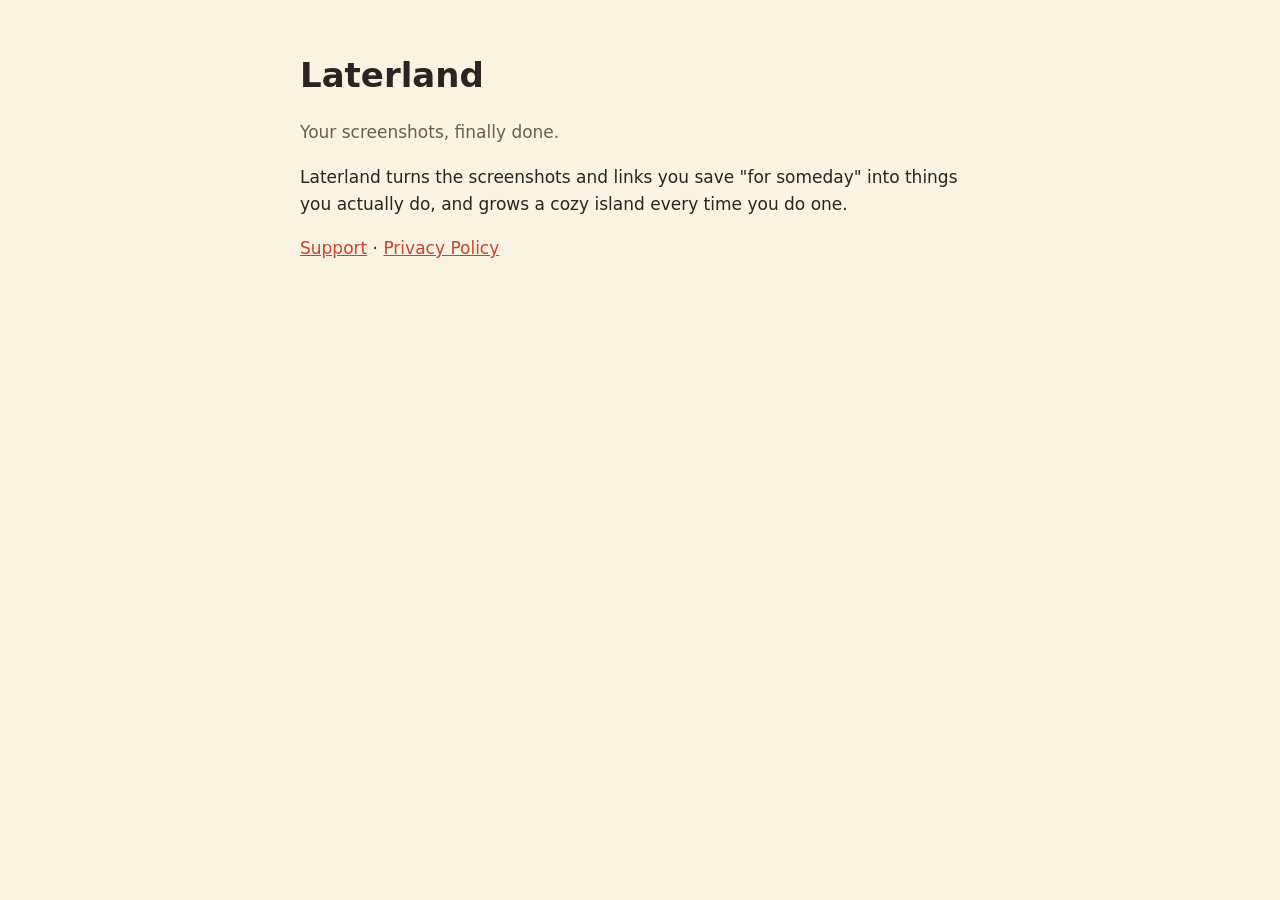
==== index.html @ dfe81776 "Laterland support and privacy pages Co-Authored-By: Claude Opus 5.5 <noreply@anthropic.com>" ====
<!doctype html><html lang="en"><head><meta charset="utf-8"><meta name="viewport" content="width=device-width,initial-scale=1">
<title>Laterland</title><link rel="stylesheet" href="style.css"></head><body><main>
<h1>Laterland</h1>
<p class="muted">Your screenshots, finally done.</p>
<p>Laterland turns the screenshots and links you save "for someday" into things you actually do, and grows a cozy island every time you do one.</p>
<p><a href="support/">Support</a> · <a href="privacy/">Privacy Policy</a></p>
</main></body></html>
---- style.css ----
:root{--paper:#FBF3E2;--ink:#2A2521;--muted:#6B5E50;--accent:#C8452C}
@media (prefers-color-scheme:dark){:root{--paper:#2A2521;--ink:#F2E9DA;--muted:#B3A592;--accent:#F2B23E}}
body{margin:0;background:var(--paper);color:var(--ink);font:17px/1.6 -apple-system,system-ui,sans-serif}
main{max-width:680px;margin:0 auto;padding:48px 20px}
h1{font-size:34px;margin:0 0 4px}h2{font-size:21px;margin:32px 0 6px}
p,li{color:var(--ink)}small,.muted{color:var(--muted)}a{color:var(--accent)}
nav{margin-bottom:32px}nav a{margin-right:16px}
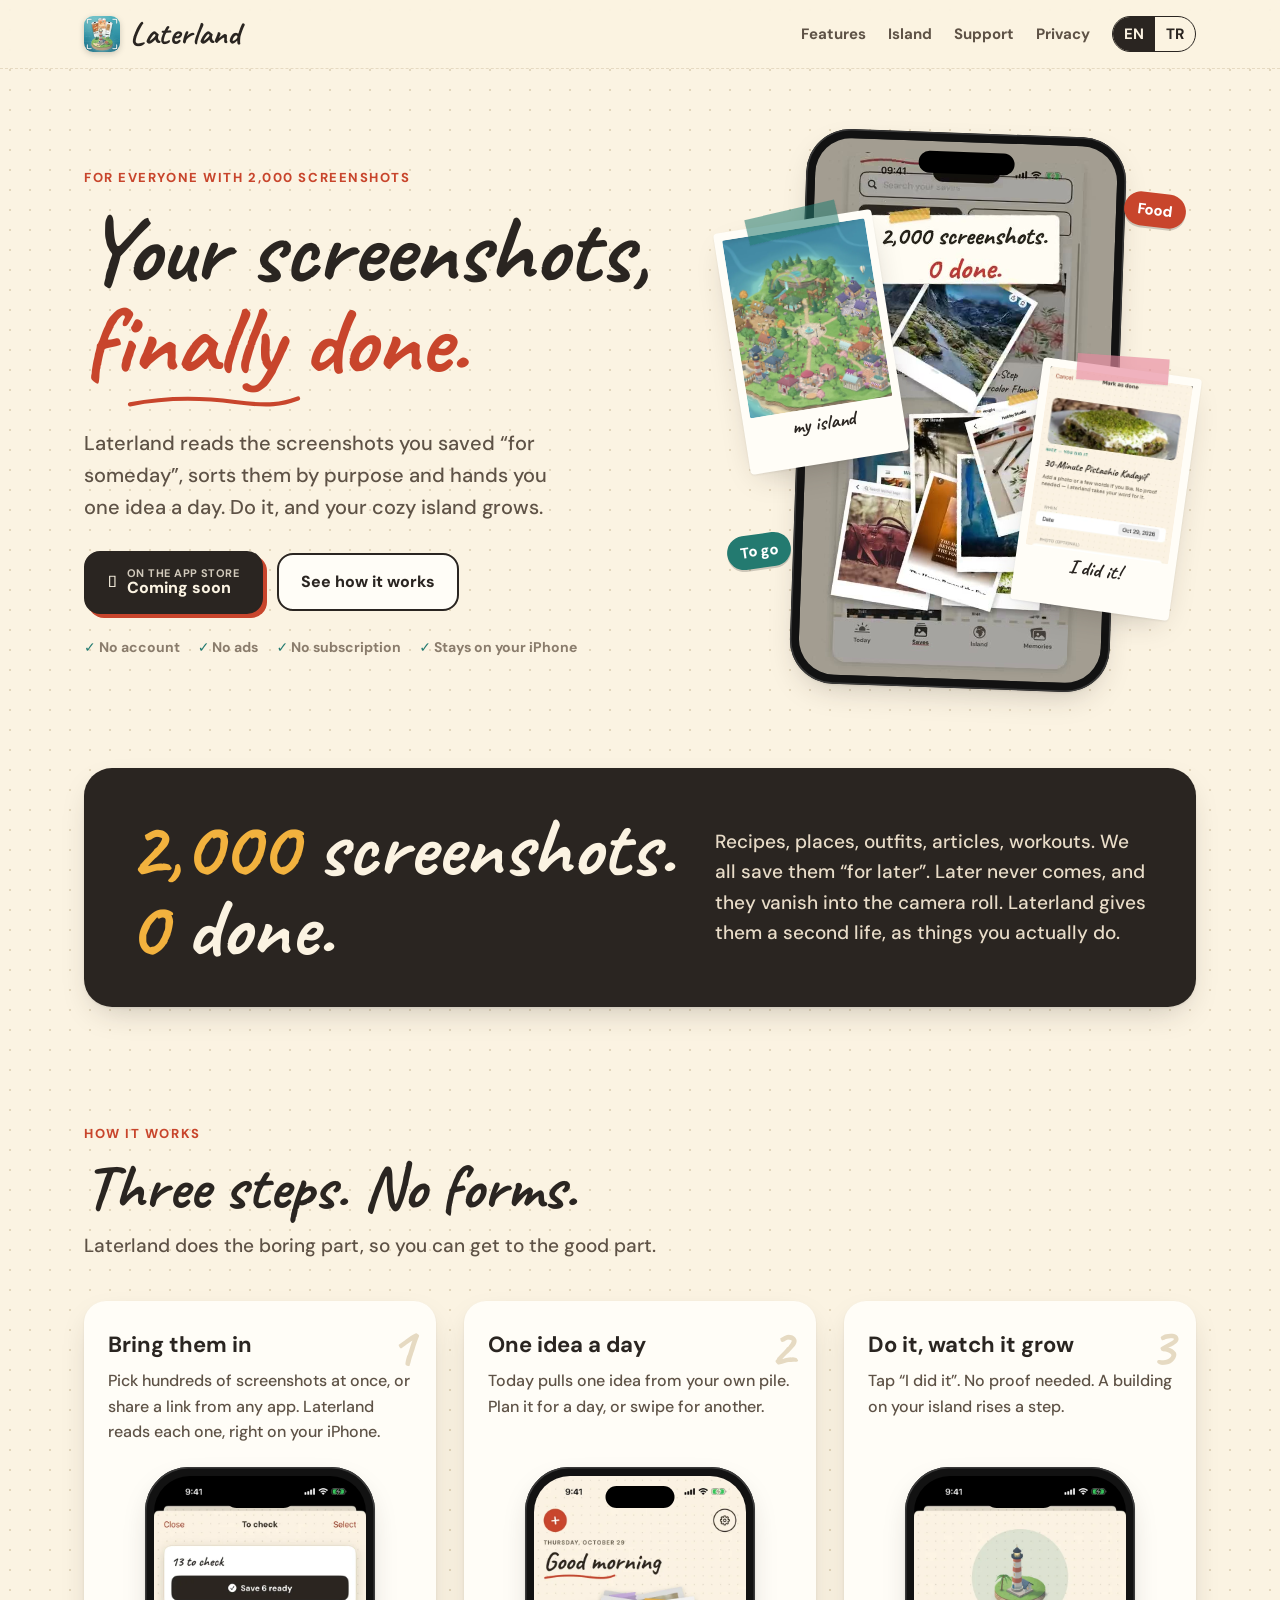
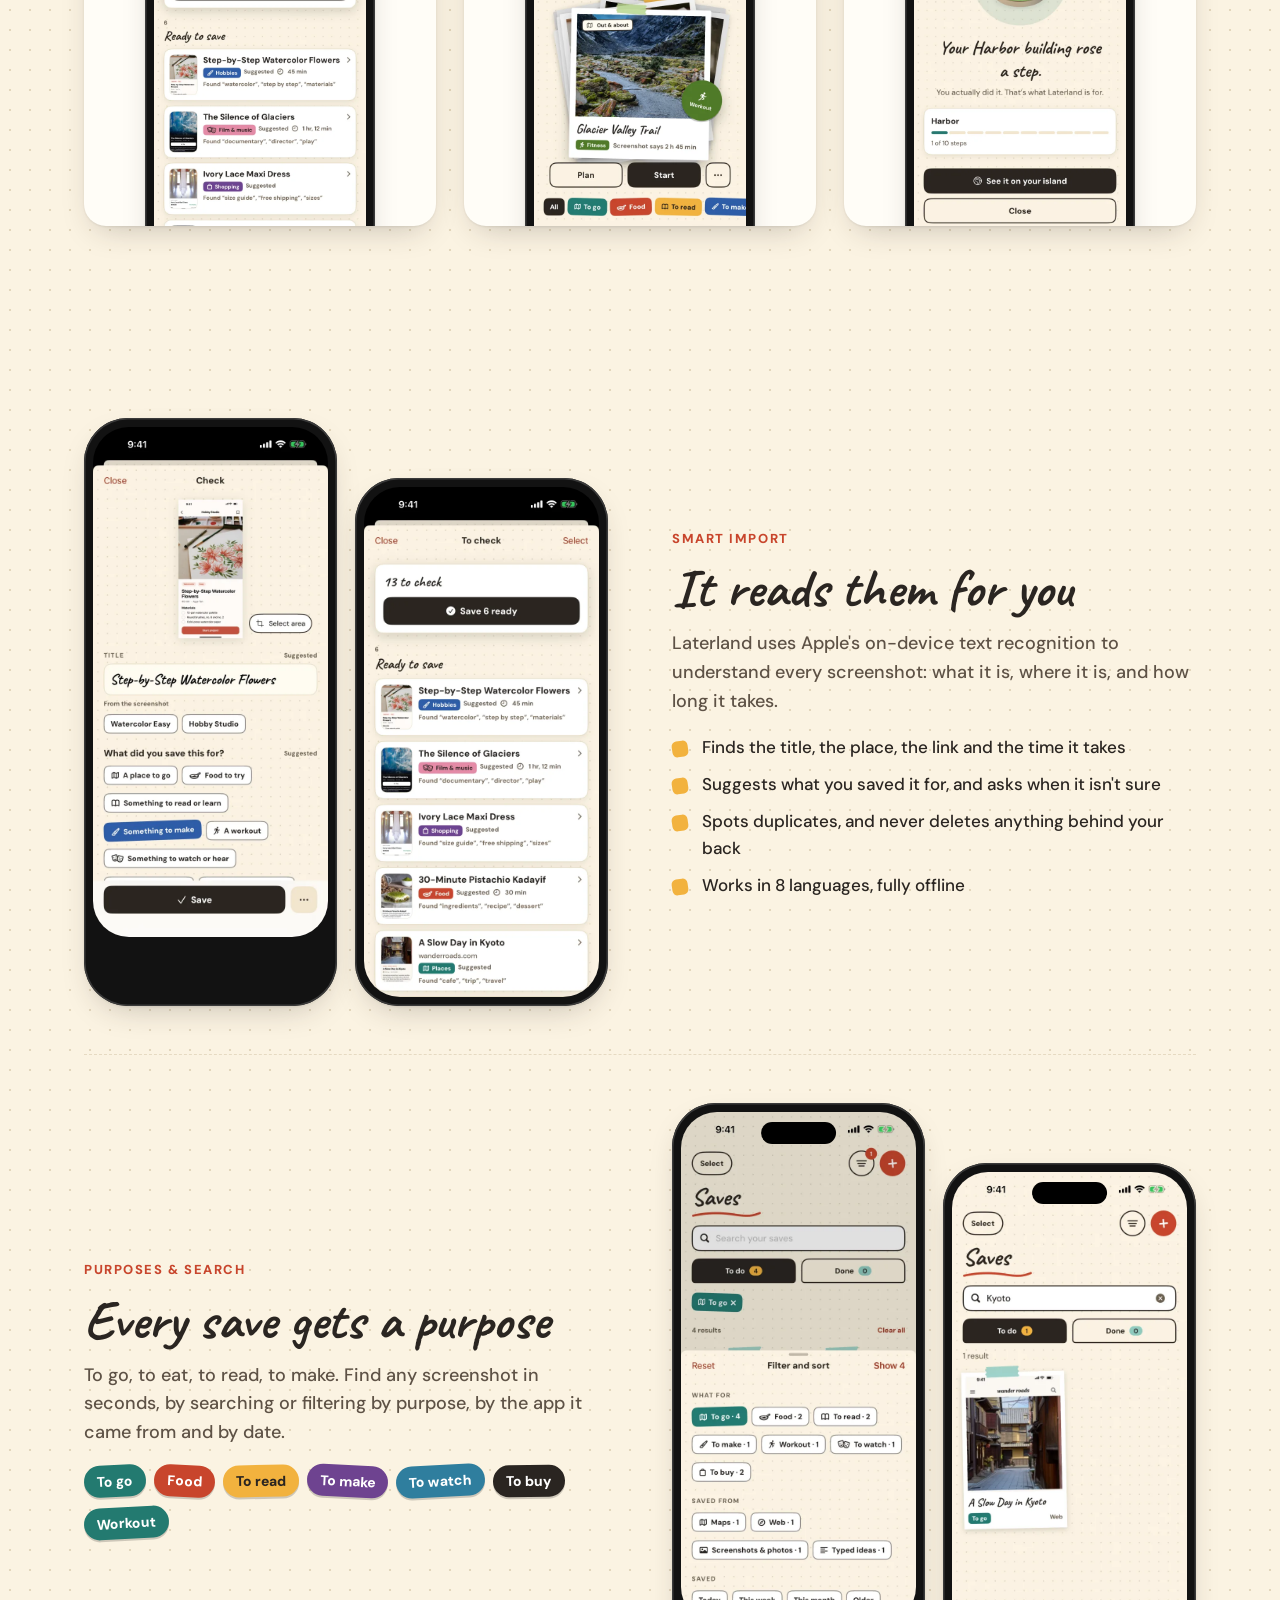
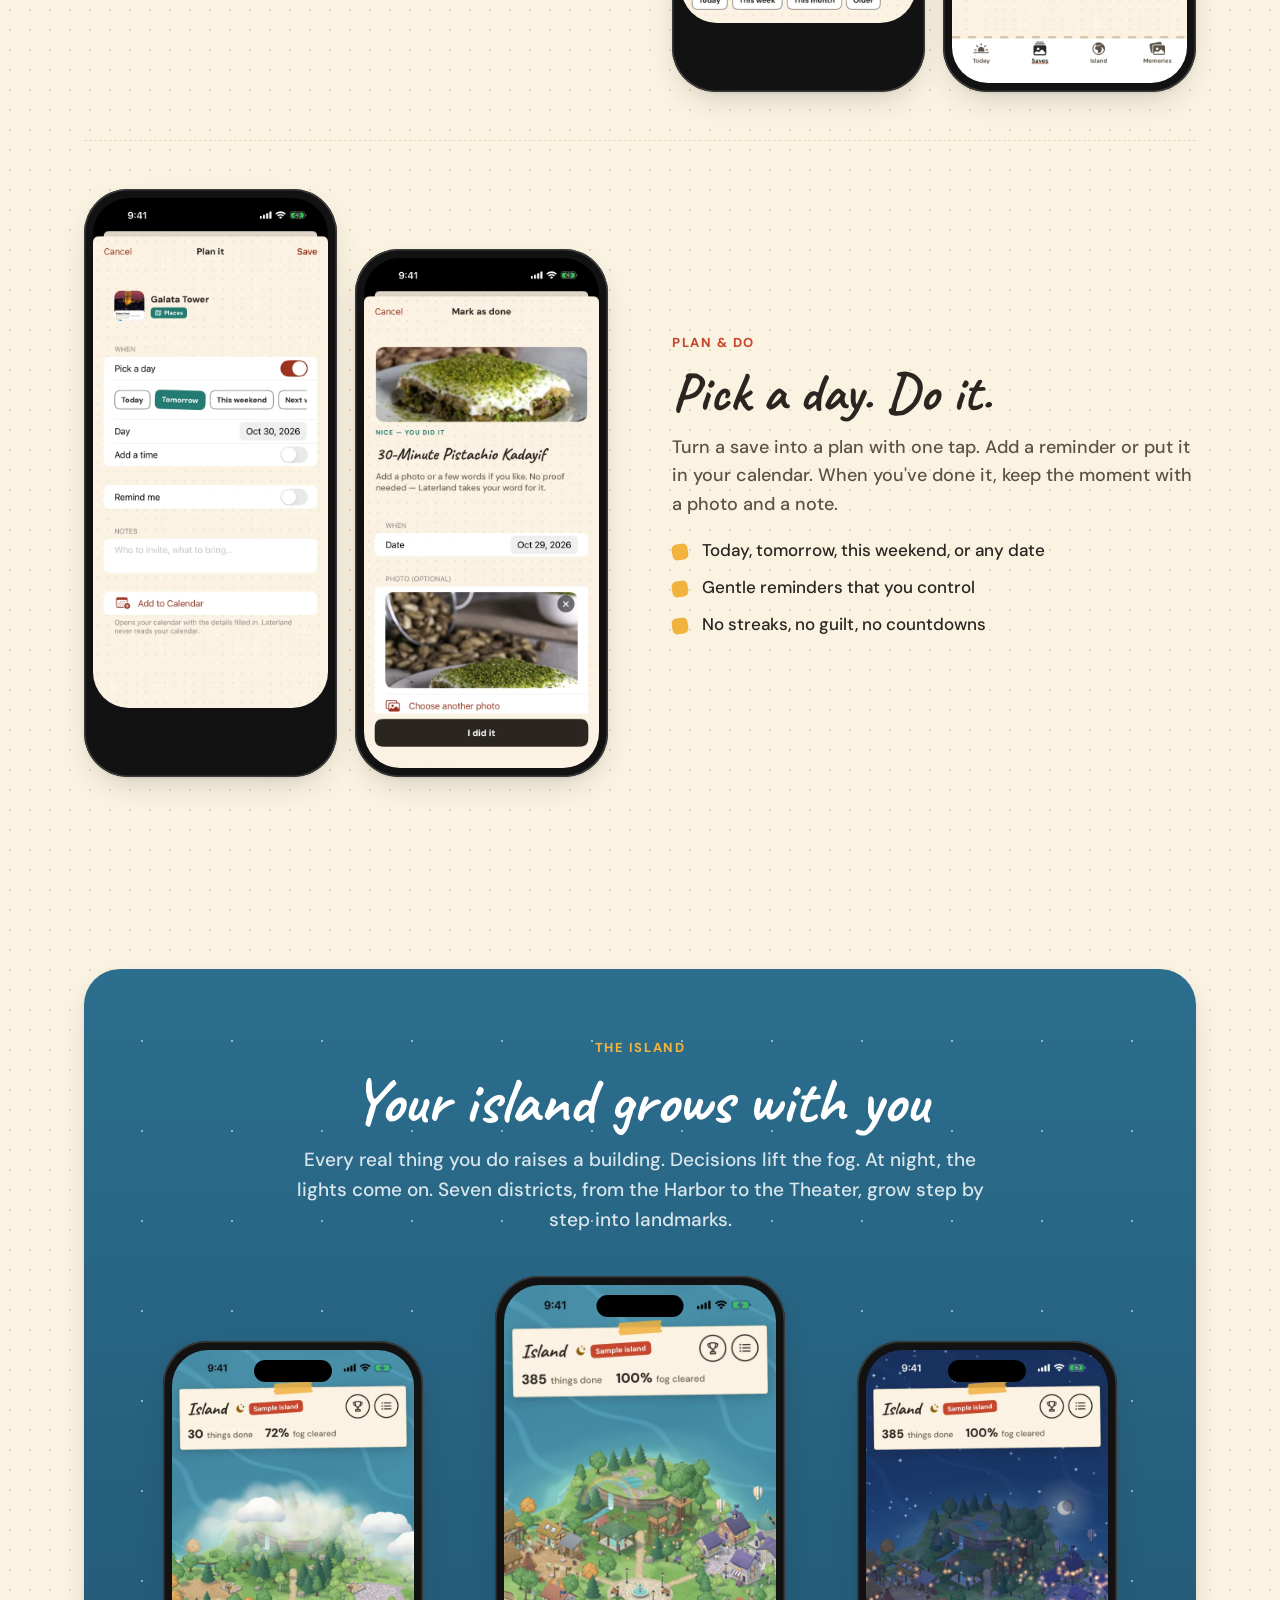
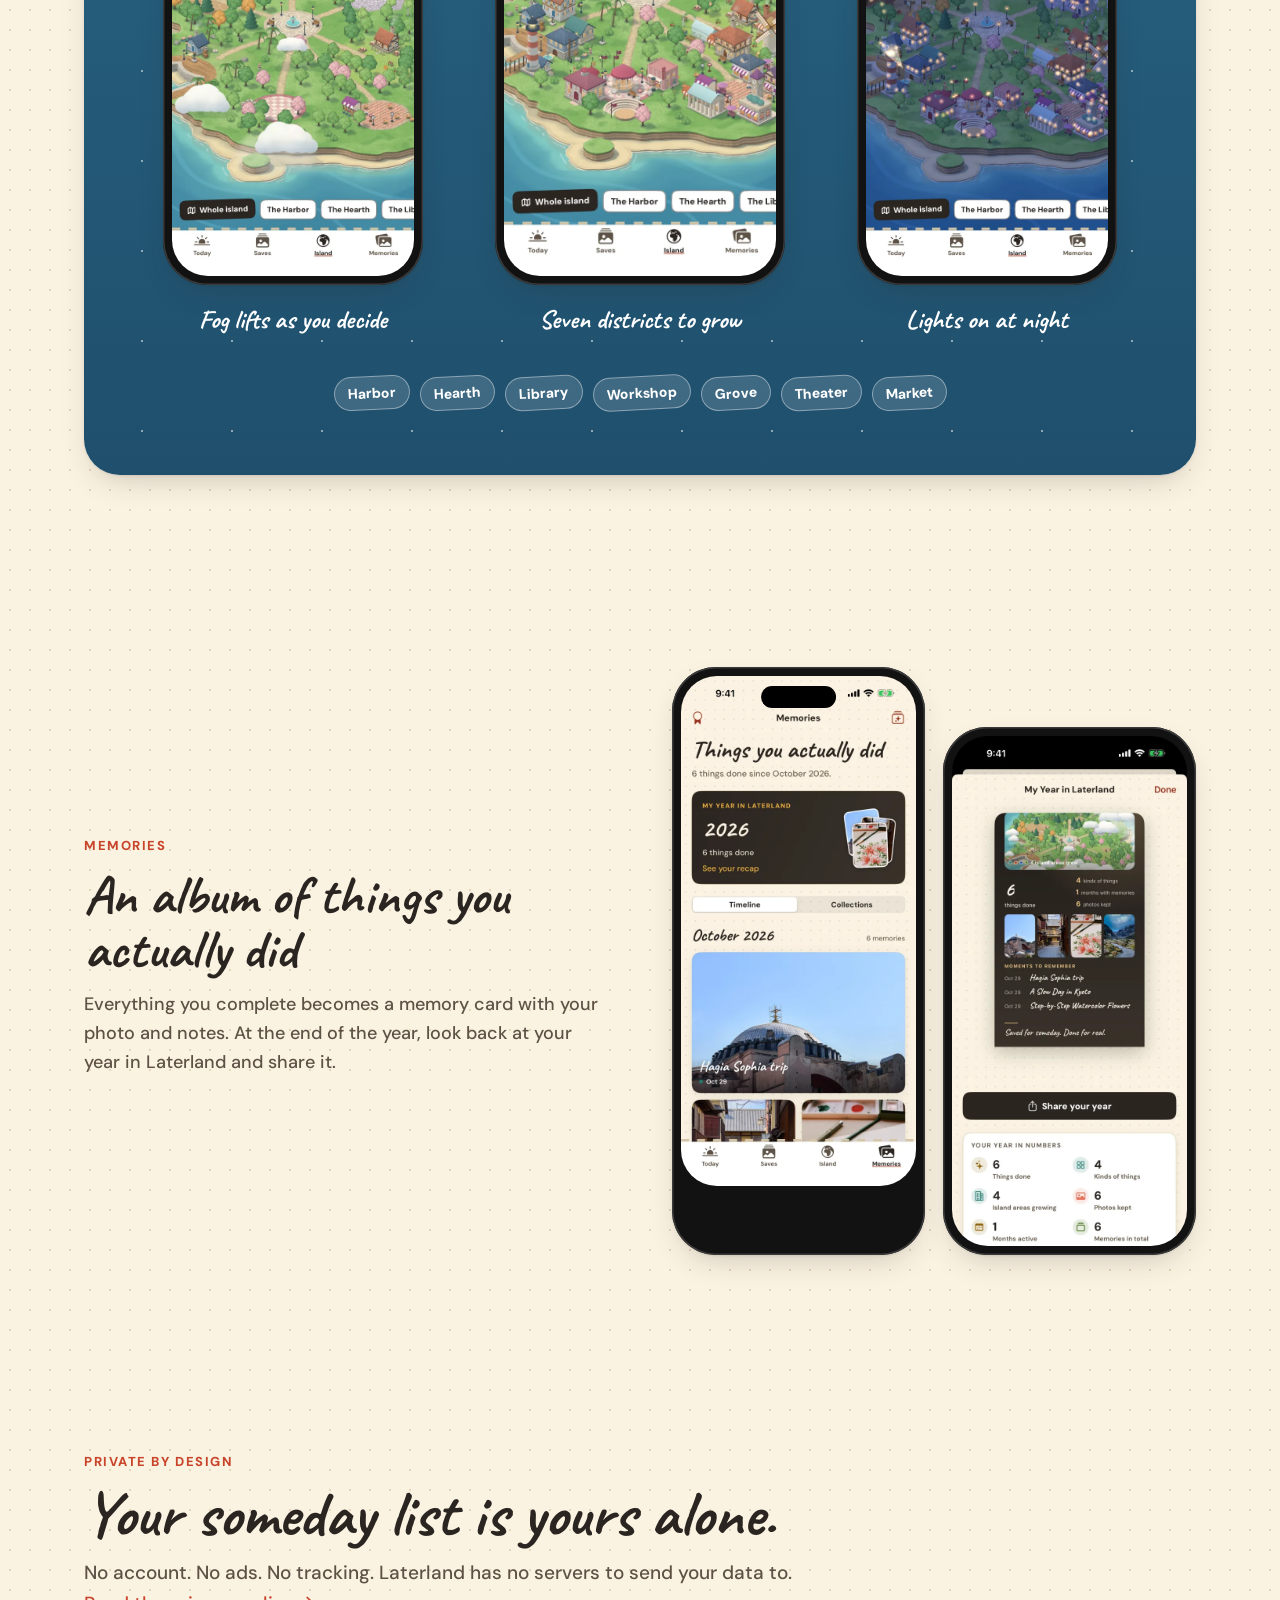
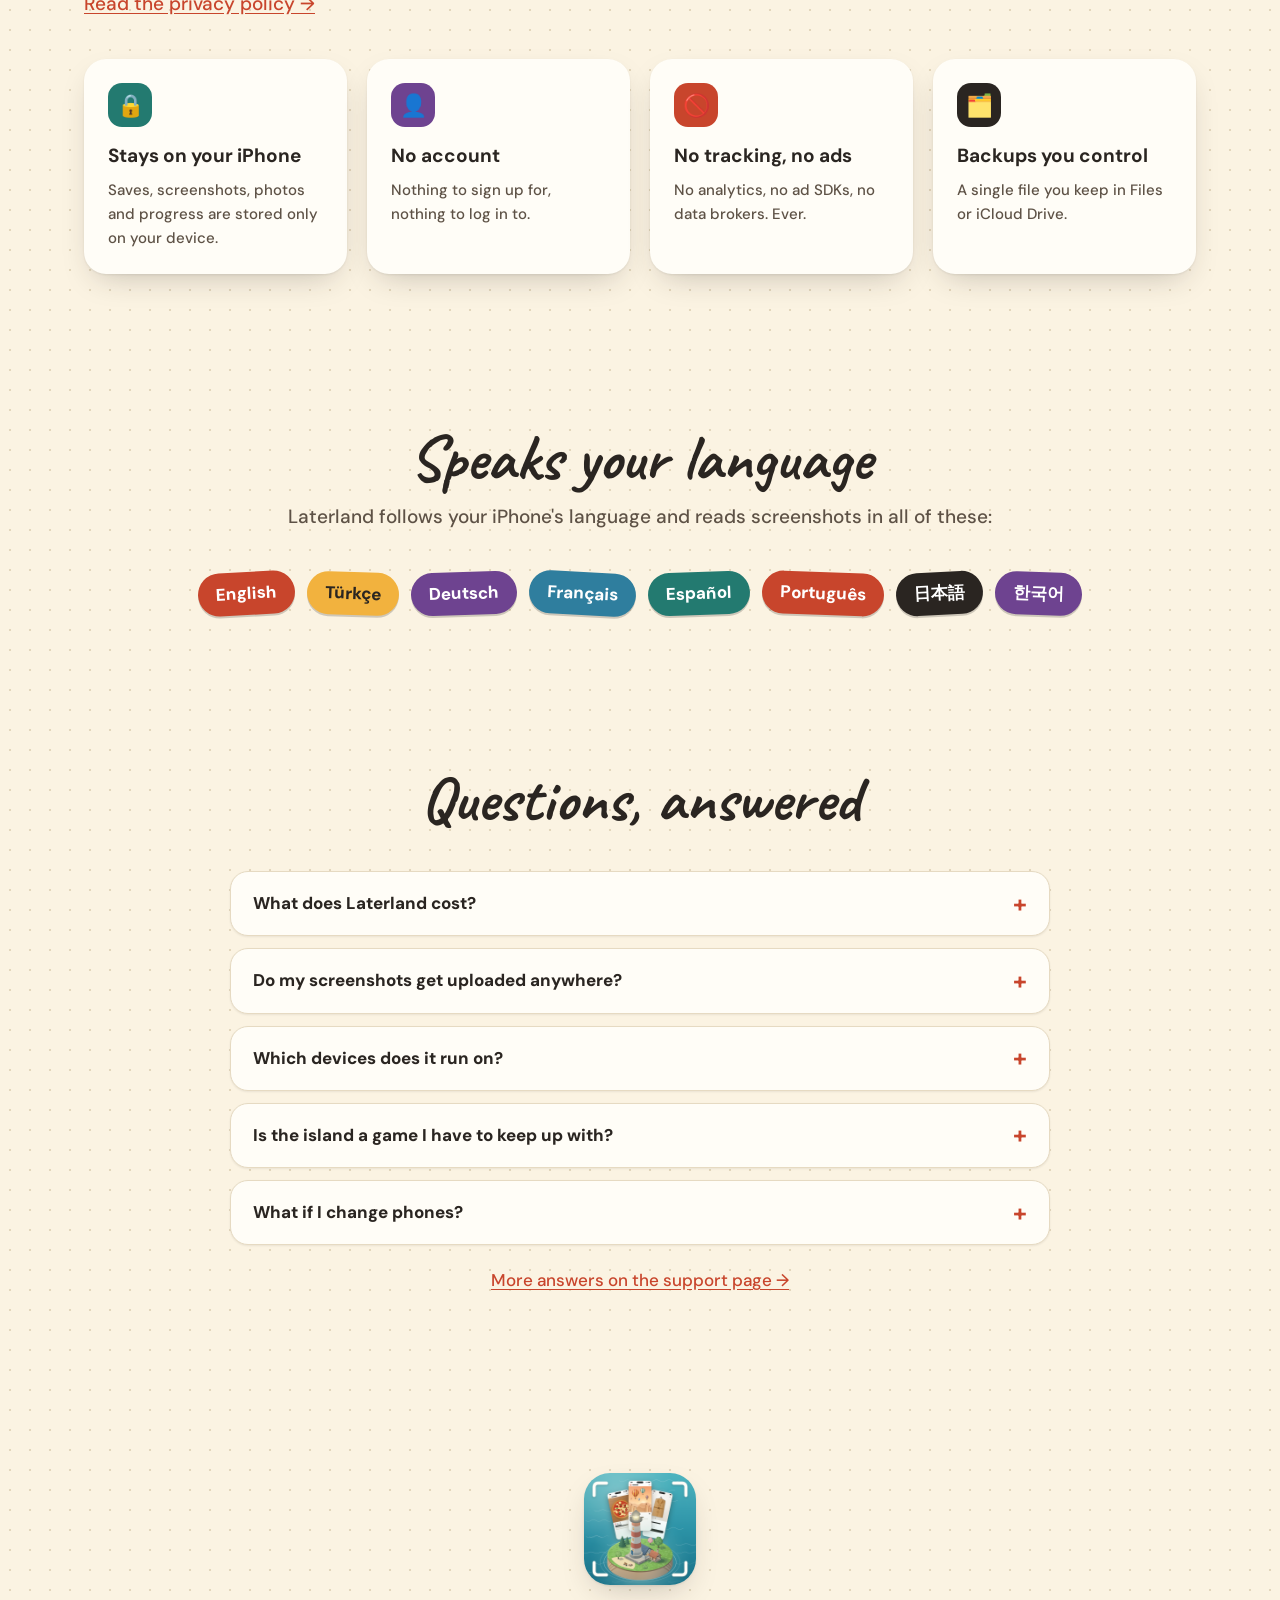
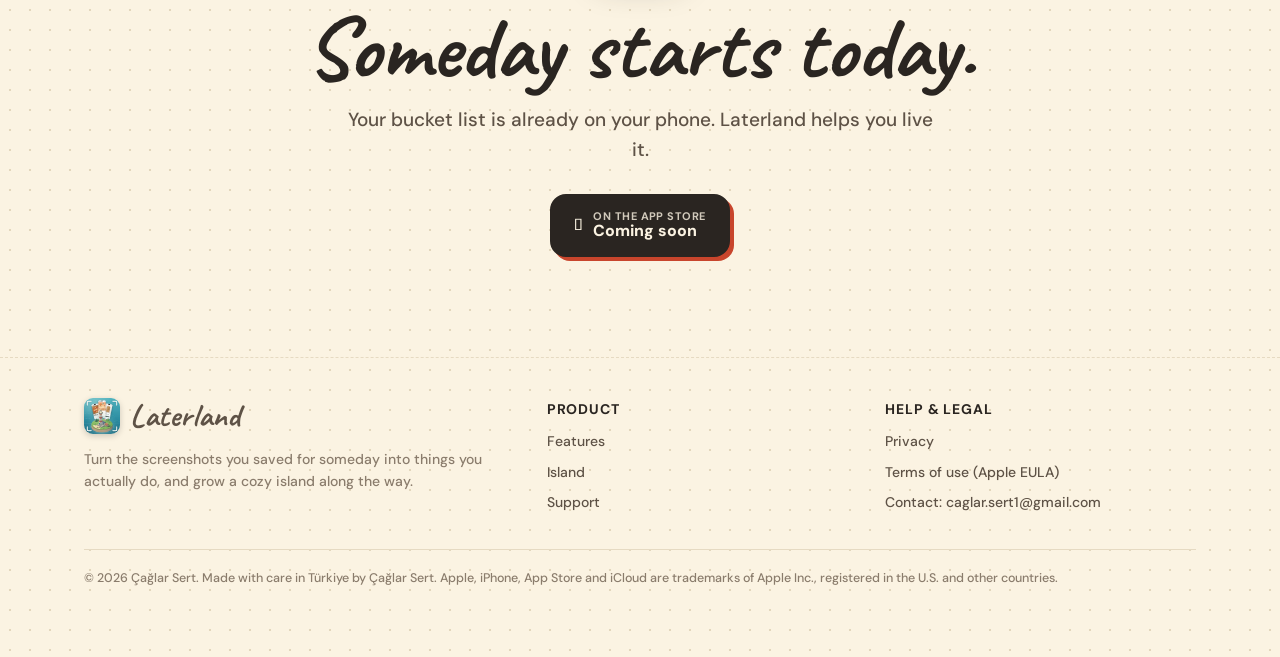
==== commit 236cd747: "New Laterland website: product page, support and privacy policy in English and Turkish Co-Authored-B" ====
--- a/index.html
+++ b/index.html
@@ -1,7 +1,187 @@
-<!doctype html><html lang="en"><head><meta charset="utf-8"><meta name="viewport" content="width=device-width,initial-scale=1">
-<title>Laterland</title><link rel="stylesheet" href="style.css"></head><body><main>
-<h1>Laterland</h1>
-<p class="muted">Your screenshots, finally done.</p>
-<p>Laterland turns the screenshots and links you save "for someday" into things you actually do, and grows a cozy island every time you do one.</p>
-<p><a href="support/">Support</a> · <a href="privacy/">Privacy Policy</a></p>
-</main></body></html>
+<!doctype html>
+<html lang="en" data-page="home">
+<head>
+<meta charset="utf-8">
+<meta name="viewport" content="width=device-width, initial-scale=1, viewport-fit=cover">
+<title>Laterland: Screenshot Organizer & Bucket List for iPhone</title>
+<meta name="description" content="Laterland turns the screenshots you saved for someday into things you actually do: on-device import, one idea a day, plans and reminders, and a cozy island that grows. No account, no ads.">
+<link rel="canonical" href="https://cglrsert.github.io/laterland/">
+<link rel="alternate" hreflang="en" href="https://cglrsert.github.io/laterland/">
+<link rel="alternate" hreflang="tr" href="https://cglrsert.github.io/laterland/tr/">
+<link rel="alternate" hreflang="x-default" href="https://cglrsert.github.io/laterland/">
+<meta name="theme-color" content="#FBF3E2" media="(prefers-color-scheme: light)">
+<meta name="theme-color" content="#1E1A16" media="(prefers-color-scheme: dark)">
+<meta property="og:type" content="website">
+<meta property="og:title" content="Laterland: Screenshot Organizer & Bucket List for iPhone">
+<meta property="og:description" content="Laterland turns the screenshots you saved for someday into things you actually do: on-device import, one idea a day, plans and reminders, and a cozy island that grows. No account, no ads.">
+<meta property="og:url" content="https://cglrsert.github.io/laterland/">
+<meta property="og:image" content="https://cglrsert.github.io/laterland/assets/video/promo-en.jpg">
+<meta property="og:locale" content="en_US">
+<meta name="twitter:card" content="summary_large_image">
+<link rel="icon" type="image/png" href="assets/img/favicon.png">
+<link rel="apple-touch-icon" href="assets/img/apple-touch-icon.png">
+<link rel="preload" href="assets/fonts/Caveat-Bold.ttf" as="font" type="font/ttf" crossorigin>
+<link rel="stylesheet" href="assets/css/site.css">
+<script>document.documentElement.classList.add("js")</script>
+</head>
+<body>
+<a class="skip" href="#main">Skip to content</a>
+<header class="site-header">
+  <div class="wrap">
+    <a class="brand" href=""><img src="assets/img/icon.webp" alt="" width="36" height="36"><span>Laterland</span></a>
+    <button class="menu-toggle" aria-expanded="false" aria-controls="nav">Menu</button>
+    <nav class="nav" id="nav" aria-label="Main">
+      <a href="#features">Features</a>
+      <a href="#island">Island</a>
+      <a href="support/">Support</a>
+      <a href="privacy/">Privacy</a>
+      <span class="lang" role="group" aria-label="Language">
+        <a href="" hreflang="en" lang="en" aria-current="true">EN</a>
+        <a href="tr/" hreflang="tr" lang="tr" aria-current="false">TR</a>
+      </span>
+    </nav>
+  </div>
+</header>
+<main id="main">
+
+<section class="hero">
+  <div class="wrap">
+    <div>
+      <span class="eyebrow">For everyone with 2,000 screenshots</span>
+      <h1>Your screenshots,<br><em>finally done.</em></h1>
+      <svg class="squiggle" viewBox="0 0 150 12" fill="none" stroke="var(--tomato)" stroke-width="3.6" stroke-linecap="round" aria-hidden="true"><path d="M3 8c30-6 60-6 90-2s40 2 54-3"/></svg>
+      <p class="lede">Laterland reads the screenshots you saved “for someday”, sorts them by purpose and hands you one idea a day. Do it, and your cozy island grows.</p>
+      <div class="ctas">
+        <span class="btn btn-primary" role="note"><span aria-hidden="true">&#63743;</span><span class="stack"><small>on the App Store</small>Coming soon</span></span>
+        <a class="btn btn-ghost" href="#how">See how it works</a>
+      </div>
+      <div class="meta"><span>No account</span><span>No ads</span><span>No subscription</span><span>Stays on your iPhone</span></div>
+    </div>
+    <div class="hero-visual">
+      <figure class="polaroid p1"><span class="tape t-teal"></span><img src="assets/img/en/island-big.webp" alt="" style="object-position:50% 45%"><figcaption>my island</figcaption></figure>
+      <div class="phone"><video src="assets/video/promo-en.mp4" poster="assets/video/promo-en.jpg" autoplay muted loop playsinline preload="metadata" aria-label="Laterland app preview"></video></div>
+      <figure class="polaroid p2"><span class="tape t-pink"></span><img src="assets/img/en/completion-m-photo.webp" alt="" style="object-position:50% 18%"><figcaption>I did it!</figcaption></figure>
+      <span class="sticker s-teal h-s1">To go</span>
+      <span class="sticker s-tomato h-s2">Food</span>
+    </div>
+  </div>
+</section>
+
+<section class="strip">
+  <div class="wrap"><div class="card reveal"><div class="big"><b>2,000</b> screenshots.<br><b>0</b> done.</div><p>Recipes, places, outfits, articles, workouts. We all save them “for later”. Later never comes, and they vanish into the camera roll. Laterland gives them a second life, as things you actually do.</p></div></div>
+</section>
+
+<section class="section" id="how">
+  <div class="wrap">
+    <div class="section-head reveal"><span class="eyebrow">How it works</span><h2>Three steps. No forms.</h2><p>Laterland does the boring part, so you can get to the good part.</p></div>
+    <div class="steps"><article class="step reveal"><h3>Bring them in</h3><p>Pick hundreds of screenshots at once, or share a link from any app. Laterland reads each one, right on your iPhone.</p><div class="phone"><img src="assets/img/en/review.webp" alt="List of imported screenshots, sorted and ready to save" loading="lazy" decoding="async" width="600" height="1304"></div></article>
+<article class="step reveal"><h3>One idea a day</h3><p>Today pulls one idea from your own pile. Plan it for a day, or swipe for another.</p><div class="phone"><img src="assets/img/en/today-1.webp" alt="Today screen showing one saved idea" loading="lazy" decoding="async" width="600" height="1304"></div></article>
+<article class="step reveal"><h3>Do it, watch it grow</h3><p>Tap “I did it”. No proof needed. A building on your island rises a step.</p><div class="phone"><img src="assets/img/en/reward-m1.webp" alt="Reward screen: your Harbor building rose a step" loading="lazy" decoding="async" width="600" height="1304"></div></article></div>
+  </div>
+</section>
+
+<section class="section" id="features">
+  <div class="wrap">
+    <div class="feature reveal">
+      <div class="feature-media"><div class="phone"><img src="assets/img/en/review-item.webp" alt="It reads them for you" loading="lazy" decoding="async" width="600" height="1304"></div><div class="phone"><img src="assets/img/en/review.webp" alt="" loading="lazy" decoding="async" width="600" height="1304"></div></div>
+      <div><span class="eyebrow">Smart import</span><h3>It reads them for you</h3><p>Laterland uses Apple's on-device text recognition to understand every screenshot: what it is, where it is, and how long it takes.</p><ul><li>Finds the title, the place, the link and the time it takes</li><li>Suggests what you saved it for, and asks when it isn't sure</li><li>Spots duplicates, and never deletes anything behind your back</li><li>Works in 8 languages, fully offline</li></ul></div>
+    </div>
+    <div class="feature flip reveal">
+      <div class="feature-media"><div class="phone"><img src="assets/img/en/filter.webp" alt="Every save gets a purpose" loading="lazy" decoding="async" width="600" height="1304"></div><div class="phone"><img src="assets/img/en/search.webp" alt="" loading="lazy" decoding="async" width="600" height="1304"></div></div>
+      <div><span class="eyebrow">Purposes & search</span><h3>Every save gets a purpose</h3><p>To go, to eat, to read, to make. Find any screenshot in seconds, by searching or filtering by purpose, by the app it came from and by date.</p><div class="chips"><span class="sticker s-teal">To go</span><span class="sticker s-tomato">Food</span><span class="sticker s-mustard">To read</span><span class="sticker s-plum">To make</span><span class="sticker s-sky">To watch</span><span class="sticker s-ink">To buy</span><span class="sticker s-teal">Workout</span></div></div>
+    </div>
+    <div class="feature reveal">
+      <div class="feature-media"><div class="phone"><img src="assets/img/en/plan.webp" alt="Pick a day. Do it." loading="lazy" decoding="async" width="600" height="1304"></div><div class="phone"><img src="assets/img/en/completion-m-photo.webp" alt="" loading="lazy" decoding="async" width="600" height="1304"></div></div>
+      <div><span class="eyebrow">Plan & do</span><h3>Pick a day. Do it.</h3><p>Turn a save into a plan with one tap. Add a reminder or put it in your calendar. When you've done it, keep the moment with a photo and a note.</p><ul><li>Today, tomorrow, this weekend, or any date</li><li>Gentle reminders that you control</li><li>No streaks, no guilt, no countdowns</li></ul></div>
+    </div>
+  </div>
+</section>
+
+<section class="section" id="island">
+  <div class="wrap">
+    <div class="island reveal">
+      <div class="stars" aria-hidden="true"></div>
+      <div class="section-head center"><span class="eyebrow">The island</span><h2>Your island grows with you</h2><p>Every real thing you do raises a building. Decisions lift the fog. At night, the lights come on. Seven districts, from the Harbor to the Theater, grow step by step into landmarks.</p></div>
+      <div class="island-grid"><figure><div class="phone"><img src="assets/img/en/island-fog.webp" alt="Fog lifts as you decide" loading="lazy" decoding="async" width="600" height="1304"></div><figcaption>Fog lifts as you decide</figcaption></figure>
+<figure><div class="phone"><img src="assets/img/en/island-big.webp" alt="Seven districts to grow" loading="lazy" decoding="async" width="600" height="1304"></div><figcaption>Seven districts to grow</figcaption></figure>
+<figure><div class="phone"><img src="assets/img/en/island-night.webp" alt="Lights on at night" loading="lazy" decoding="async" width="600" height="1304"></div><figcaption>Lights on at night</figcaption></figure></div>
+      <div class="districts"><span class="sticker">Harbor</span><span class="sticker">Hearth</span><span class="sticker">Library</span><span class="sticker">Workshop</span><span class="sticker">Grove</span><span class="sticker">Theater</span><span class="sticker">Market</span></div>
+    </div>
+  </div>
+</section>
+
+<section class="section">
+  <div class="wrap">
+    <div class="feature flip reveal">
+      <div class="feature-media"><div class="phone"><img src="assets/img/en/memories.webp" alt="An album of things you actually did" loading="lazy" decoding="async" width="600" height="1304"></div><div class="phone"><img src="assets/img/en/recap.webp" alt="" loading="lazy" decoding="async" width="600" height="1304"></div></div>
+      <div><span class="eyebrow">Memories</span><h3>An album of things you actually did</h3><p>Everything you complete becomes a memory card with your photo and notes. At the end of the year, look back at your year in Laterland and share it.</p></div>
+    </div>
+  </div>
+</section>
+
+<section class="section" id="privacy">
+  <div class="wrap">
+    <div class="section-head reveal"><span class="eyebrow">Private by design</span><h2>Your someday list is yours alone.</h2><p>No account. No ads. No tracking. Laterland has no servers to send your data to. <a href="privacy/">Read the privacy policy →</a></p></div>
+    <div class="privacy-band"><div class="p-card reveal"><div class="ico s-teal" aria-hidden="true">🔒</div><h3>Stays on your iPhone</h3><p>Saves, screenshots, photos and progress are stored only on your device.</p></div>
+<div class="p-card reveal"><div class="ico s-plum" aria-hidden="true">👤</div><h3>No account</h3><p>Nothing to sign up for, nothing to log in to.</p></div>
+<div class="p-card reveal"><div class="ico s-tomato" aria-hidden="true">🚫</div><h3>No tracking, no ads</h3><p>No analytics, no ad SDKs, no data brokers. Ever.</p></div>
+<div class="p-card reveal"><div class="ico s-ink" aria-hidden="true">🗂️</div><h3>Backups you control</h3><p>A single file you keep in Files or iCloud Drive.</p></div></div>
+  </div>
+</section>
+
+<section class="section">
+  <div class="wrap center reveal" style="text-align:center">
+    <div class="section-head center"><h2>Speaks your language</h2><p>Laterland follows your iPhone's language and reads screenshots in all of these:</p></div>
+    <div class="langs"><span class="sticker s-tomato" lang="en" style="--r:-3deg">English</span><span class="sticker s-mustard" lang="tr" style="--r:2deg">Türkçe</span><span class="sticker s-plum" lang="de" style="--r:-2deg">Deutsch</span><span class="sticker s-sky" lang="fr" style="--r:3deg">Français</span><span class="sticker s-teal" lang="es" style="--r:-2deg">Español</span><span class="sticker s-tomato" lang="pt" style="--r:2deg">Português</span><span class="sticker s-ink" lang="ja" style="--r:-3deg">日本語</span><span class="sticker s-plum" lang="ko" style="--r:2deg">한국어</span></div>
+  </div>
+</section>
+
+<section class="section" id="faq">
+  <div class="wrap">
+    <div class="section-head center reveal" style="text-align:center"><h2>Questions, answered</h2></div>
+    <div class="faq"><details><summary>What does Laterland cost?</summary><div class="a"><p>Laterland is a one-time purchase on the App Store. No subscription, no ads, no in-app purchases. Every feature is included.</p></div></details>
+<details><summary>Do my screenshots get uploaded anywhere?</summary><div class="a"><p>No. Screenshots are read on your iPhone with Apple's on-device text recognition. Laterland has no servers and no account.</p></div></details>
+<details><summary>Which devices does it run on?</summary><div class="a"><p>iPhone with iOS 18 or later.</p></div></details>
+<details><summary>Is the island a game I have to keep up with?</summary><div class="a"><p>No. There are no streaks, no timers and nothing to lose. The island simply grows when you do things, at your own pace.</p></div></details>
+<details><summary>What if I change phones?</summary><div class="a"><p>Make a backup in Settings, keep it in iCloud Drive or Files, and restore it on your new iPhone.</p></div></details><p style="text-align:center;margin-top:22px"><a href="support/">More answers on the support page →</a></p></div>
+  </div>
+</section>
+
+<section class="cta-final" id="download">
+  <div class="wrap reveal">
+    <img class="icon" src="assets/img/icon-512.png" alt="Laterland" width="112" height="112">
+    <h2>Someday starts today.</h2>
+    <p>Your bucket list is already on your phone. Laterland helps you live it.</p>
+    <span class="btn btn-primary" role="note"><span aria-hidden="true">&#63743;</span><span class="stack"><small>on the App Store</small>Coming soon</span></span>
+  </div>
+</section>
+
+</main>
+<footer class="site-footer">
+  <div class="wrap">
+    <div>
+      <a class="brand" href=""><img src="assets/img/icon.webp" alt="" width="36" height="36"><span>Laterland</span></a>
+      <p>Turn the screenshots you saved for someday into things you actually do, and grow a cozy island along the way.</p>
+    </div>
+    <div>
+      <h4>Product</h4>
+      <ul>
+        <li><a href="#features">Features</a></li>
+        <li><a href="#island">Island</a></li>
+        <li><a href="support/">Support</a></li>
+      </ul>
+    </div>
+    <div>
+      <h4>Help & legal</h4>
+      <ul>
+        <li><a href="privacy/">Privacy</a></li>
+        <li><a href="https://www.apple.com/legal/internet-services/itunes/dev/stdeula/">Terms of use (Apple EULA)</a></li>
+        <li><a href="mailto:caglar.sert1@gmail.com">Contact: caglar.sert1@gmail.com</a></li>
+      </ul>
+    </div>
+    <p class="fine">© 2026 Çağlar Sert. Made with care in Türkiye by Çağlar Sert. Apple, iPhone, App Store and iCloud are trademarks of Apple Inc., registered in the U.S. and other countries.</p>
+  </div>
+</footer>
+<script src="assets/js/site.js" defer></script>
+</body>
+</html>
--- a/assets/css/site.css
+++ b/assets/css/site.css
@@ -0,0 +1,273 @@
+/* Laterland website: "Kolaj Defter" scrapbook look, matching the app. Fonts are self-hosted (no third-party requests). */
+@font-face { font-family: "Caveat"; src: url("../fonts/Caveat-Bold.ttf") format("truetype"); font-weight: 700; font-display: swap; }
+@font-face { font-family: "DM Sans"; src: url("../fonts/DMSans-Medium.ttf") format("truetype"); font-weight: 500; font-display: swap; }
+@font-face { font-family: "DM Sans"; src: url("../fonts/DMSans-Bold.ttf") format("truetype"); font-weight: 700; font-display: swap; }
+@font-face { font-family: "DM Sans"; src: url("../fonts/DMSans-ExtraBold.ttf") format("truetype"); font-weight: 800; font-display: swap; }
+
+:root {
+  --paper: #FBF3E2; --paper-2: #F4EAD4; --card: #FFFDF7; --dot: #E3D6BB;
+  --ink: #2A2521; --ink-2: #5E5246; --ink-3: #8A7C6C; --line: #E6DAC2;
+  --teal: #237A70; --tomato: #C8452C; --mustard: #F2B23E; --plum: #6E4390; --sky: #3E8FB0;
+  --night: #1F2A44; --shadow: 0 1px 2px rgba(42,37,33,.08), 0 12px 32px -12px rgba(42,37,33,.28);
+  --radius: 22px; --wrap: 1160px;
+  color-scheme: light;
+}
+@media (prefers-color-scheme: dark) {
+  :root:not([data-theme="light"]) {
+    --paper: #1E1A16; --paper-2: #26211C; --card: #2B2520; --dot: #3A3229;
+    --ink: #F2E9DA; --ink-2: #CDBFAC; --ink-3: #9C8E7C; --line: #3D352C;
+    --tomato: #E8694F; --teal: #4FB3A6; --plum: #A57CC7;
+    --shadow: 0 1px 2px rgba(0,0,0,.3), 0 16px 40px -14px rgba(0,0,0,.7);
+    color-scheme: dark;
+  }
+}
+:root[data-theme="dark"] {
+  --paper: #1E1A16; --paper-2: #26211C; --card: #2B2520; --dot: #3A3229;
+  --ink: #F2E9DA; --ink-2: #CDBFAC; --ink-3: #9C8E7C; --line: #3D352C;
+  --tomato: #E8694F; --teal: #4FB3A6; --plum: #A57CC7;
+  --shadow: 0 1px 2px rgba(0,0,0,.3), 0 16px 40px -14px rgba(0,0,0,.7);
+  color-scheme: dark;
+}
+
+* { box-sizing: border-box; }
+html { scroll-behavior: smooth; -webkit-text-size-adjust: 100%; }
+body {
+  margin: 0; background-color: var(--paper); color: var(--ink);
+  background-image: radial-gradient(var(--dot) 1.1px, transparent 1.2px); background-size: 20px 20px;
+  font: 500 17px/1.6 "DM Sans", -apple-system, BlinkMacSystemFont, "Segoe UI", system-ui, sans-serif;
+  overflow-x: hidden;
+}
+img, video { max-width: 100%; display: block; }
+a { color: var(--tomato); text-underline-offset: 3px; }
+a:hover { color: var(--ink); }
+:focus-visible { outline: 3px solid var(--mustard); outline-offset: 3px; border-radius: 6px; }
+.wrap { max-width: var(--wrap); margin: 0 auto; padding: 0 24px; }
+.hand { font-family: "Caveat", "Bradley Hand", cursive; font-weight: 700; letter-spacing: -.01em; }
+.skip { position: absolute; left: -999px; top: 8px; background: var(--ink); color: var(--paper); padding: 8px 14px; border-radius: 10px; z-index: 100; }
+.skip:focus { left: 12px; }
+
+/* ---------- header ---------- */
+.site-header { position: sticky; top: 0; z-index: 50; backdrop-filter: saturate(1.4) blur(12px); -webkit-backdrop-filter: saturate(1.4) blur(12px); background: color-mix(in srgb, var(--paper) 82%, transparent); border-bottom: 1.5px dashed var(--line); }
+.site-header .wrap { display: flex; align-items: center; gap: 20px; height: 68px; }
+.brand { display: flex; align-items: center; gap: 10px; text-decoration: none; color: var(--ink); }
+.brand img { width: 36px; height: 36px; border-radius: 9px; box-shadow: 0 2px 6px rgba(0,0,0,.18); }
+.brand span { font-family: "Caveat", cursive; font-weight: 700; font-size: 32px; line-height: 1; }
+.nav { display: flex; gap: 22px; margin-left: auto; align-items: center; }
+.nav a { color: var(--ink-2); text-decoration: none; font-weight: 700; font-size: 15px; }
+.nav a:hover, .nav a[aria-current="page"] { color: var(--ink); }
+.nav a[aria-current="page"] { text-decoration: underline wavy var(--tomato); text-underline-offset: 6px; }
+.lang { display: inline-flex; border: 1.5px solid var(--ink); border-radius: 999px; overflow: hidden; font-weight: 800; font-size: 13px; }
+.lang a { padding: 5px 11px; color: var(--ink); text-decoration: none; }
+.lang a[aria-current="true"] { background: var(--ink); color: var(--paper); }
+.menu-toggle { display: none; margin-left: auto; background: none; border: 1.5px solid var(--ink); color: var(--ink); border-radius: 12px; padding: 7px 12px; font: 800 14px "DM Sans", sans-serif; }
+@media (max-width: 820px) {
+  .menu-toggle { display: inline-block; }
+  .nav { display: none; position: absolute; top: 68px; left: 0; right: 0; flex-direction: column; align-items: flex-start; gap: 14px; padding: 18px 24px 24px; background: var(--paper); border-bottom: 1.5px dashed var(--line); }
+  .nav.open { display: flex; }
+}
+
+/* ---------- buttons & stickers ---------- */
+.btn { display: inline-flex; align-items: center; gap: 10px; padding: 14px 22px; border-radius: 16px; font-weight: 800; font-size: 16px; text-decoration: none; border: 2px solid var(--ink); transition: transform .15s ease, box-shadow .15s ease; }
+.btn-primary { background: var(--ink); color: var(--paper); box-shadow: 4px 4px 0 var(--tomato); }
+.btn-primary:hover { color: var(--paper); transform: translate(-1px,-1px); box-shadow: 6px 6px 0 var(--tomato); }
+.btn-ghost { color: var(--ink); background: var(--card); }
+.btn-ghost:hover { transform: translate(-1px,-1px); box-shadow: 4px 4px 0 var(--ink); }
+.btn small { display: block; font-weight: 600; font-size: 11px; opacity: .8; letter-spacing: .04em; text-transform: uppercase; }
+.btn .stack { display: flex; flex-direction: column; line-height: 1.15; text-align: left; }
+.sticker { display: inline-block; padding: 5px 13px; border-radius: 999px; font-weight: 800; font-size: 14px; color: #fff; box-shadow: 0 2px 0 rgba(0,0,0,.18); transform: rotate(var(--r, -3deg)); white-space: nowrap; }
+.s-teal { background: #237A70; } .s-tomato { background: #C8452C; } .s-mustard { background: #F2B23E; color: #2A2521; }
+.s-plum { background: #6E4390; } .s-ink { background: #2A2521; } .s-sky { background: #2F7E9E; }
+.tape { position: absolute; width: 92px; height: 26px; background: rgba(242,178,62,.78); top: -12px; left: 50%; transform: translateX(-50%) rotate(-4deg); box-shadow: 0 1px 2px rgba(0,0,0,.08); z-index: 3; }
+.tape.t-teal { background: rgba(35,122,112,.55); } .tape.t-pink { background: rgba(232,138,160,.65); } .tape.t-blue { background: rgba(62,143,176,.55); }
+.squiggle { display: block; width: 100%; max-width: 260px; height: 14px; margin-top: 2px; }
+.eyebrow { font-weight: 800; font-size: 13px; letter-spacing: .12em; text-transform: uppercase; color: var(--tomato); }
+
+/* ---------- phone frame ---------- */
+.phone { position: relative; width: 100%; max-width: 300px; border-radius: 44px; padding: 9px; background: #121212; box-shadow: 0 0 0 1.5px #3a3a3a inset, var(--shadow); }
+.phone > img { width: 100%; height: auto; aspect-ratio: 1320/2868; object-fit: cover; border-radius: 36px; background: var(--paper-2); }
+.phone > video { width: 100%; height: auto; aspect-ratio: 9/16; object-fit: cover; border-radius: 36px; background: #000; }
+.phone::after { content: ""; position: absolute; top: 19px; left: 50%; transform: translateX(-50%); width: 30%; height: 22px; border-radius: 20px; background: #000; z-index: 2; }
+.phone.no-notch::after { display: none; }
+
+/* ---------- hero ---------- */
+.hero { padding: 64px 0 40px; }
+.hero .wrap { display: grid; grid-template-columns: 1.1fr .9fr; gap: 56px; align-items: center; }
+.hero h1 { font-family: "Caveat", cursive; font-weight: 700; font-size: clamp(56px, 8vw, 96px); line-height: .95; margin: 14px 0 8px; letter-spacing: -.01em; }
+.hero h1 em { font-style: normal; color: var(--tomato); }
+.hero .lede { font-size: 20px; color: var(--ink-2); max-width: 34ch; margin: 18px 0 28px; }
+.hero .ctas { display: flex; flex-wrap: wrap; gap: 14px; align-items: center; }
+.hero .meta { margin-top: 22px; display: flex; flex-wrap: wrap; gap: 10px 18px; color: var(--ink-3); font-weight: 700; font-size: 14px; }
+.hero .meta span::before { content: "✓ "; color: var(--teal); }
+.hero-visual { position: relative; display: flex; justify-content: center; }
+.hero-visual .phone { max-width: 320px; transform: rotate(2deg); z-index: 2; }
+.hero-visual .polaroid { position: absolute; z-index: 1; }
+.hero-visual .p1 { left: -30px; top: 70px; transform: rotate(-9deg); width: 160px; z-index: 3; }
+.hero-visual .p2 { right: -30px; bottom: 60px; transform: rotate(8deg); width: 160px; z-index: 3; }
+.hero-visual .sticker { position: absolute; z-index: 4; font-size: 15px; }
+.hero-visual .h-s1 { left: 6px; bottom: 120px; --r: -8deg; }
+.hero-visual .h-s2 { right: 10px; top: 60px; --r: 7deg; }
+@media (max-width: 900px) {
+  .hero .wrap { grid-template-columns: 1fr; gap: 40px; }
+  .hero-visual .p1, .hero-visual .p2 { display: none; }
+}
+
+.polaroid { background: var(--card); padding: 8px 8px 30px; border-radius: 4px; box-shadow: var(--shadow); position: relative; }
+.polaroid img { border-radius: 2px; aspect-ratio: 4/5; object-fit: cover; width: 100%; }
+.polaroid figcaption { font-family: "Caveat", cursive; font-size: 20px; text-align: center; margin-top: 6px; color: var(--ink); line-height: 1; }
+
+/* ---------- stat strip ---------- */
+.strip { margin: 40px 0; }
+.strip .card { background: var(--ink); color: var(--paper); border-radius: 28px; padding: 40px 44px; display: grid; grid-template-columns: auto 1fr; gap: 40px; align-items: center; box-shadow: var(--shadow); position: relative; overflow: hidden; }
+.strip .big { font-family: "Caveat", cursive; font-size: clamp(54px, 7vw, 84px); line-height: .95; }
+.strip .big b { color: var(--mustard); font-weight: 700; }
+.strip p { margin: 0; font-size: 19px; color: #E8DCC8; max-width: 52ch; }
+@media (max-width: 760px) { .strip .card { grid-template-columns: 1fr; gap: 16px; padding: 32px 26px; } }
+
+/* ---------- sections ---------- */
+section { scroll-margin-top: 80px; }
+.section { padding: 72px 0; }
+.section-head { max-width: 720px; margin-bottom: 40px; }
+.section-head h2 { font-family: "Caveat", cursive; font-weight: 700; font-size: clamp(44px, 5.5vw, 64px); line-height: 1; margin: 8px 0 12px; }
+.section-head p { color: var(--ink-2); font-size: 19px; margin: 0; }
+.center { text-align: center; margin-left: auto; margin-right: auto; }
+
+.steps { display: grid; grid-template-columns: repeat(3, 1fr); gap: 28px; counter-reset: step; }
+.step { background: var(--card); border-radius: var(--radius); padding: 26px 24px 0; box-shadow: var(--shadow); position: relative; overflow: hidden; display: flex; flex-direction: column; }
+.step::before { counter-increment: step; content: counter(step); position: absolute; top: 18px; right: 22px; font-family: "Caveat", cursive; font-size: 56px; line-height: 1; color: var(--line); }
+.step h3 { font-size: 22px; margin: 0 0 6px; padding-right: 40px; }
+.step p { color: var(--ink-2); margin: 0 0 22px; font-size: 16px; }
+.step .phone { margin: auto auto -120px; max-width: 230px; }
+.step { padding-bottom: 0; min-height: 520px; }
+@media (max-width: 900px) { .steps { grid-template-columns: 1fr; } .step { min-height: 0; } .step .phone { margin-bottom: -160px; } .step { height: 560px; } }
+
+.feature { display: grid; grid-template-columns: 1fr 1fr; gap: 64px; align-items: center; padding: 48px 0; }
+.feature + .feature { border-top: 1.5px dashed var(--line); }
+.feature.flip .feature-media { order: 2; }
+.feature-media { display: flex; justify-content: center; gap: 18px; position: relative; }
+.feature-media .phone { max-width: 280px; }
+.feature-media .phone:nth-child(2) { margin-top: 60px; }
+.feature h3 { font-family: "Caveat", cursive; font-weight: 700; font-size: clamp(40px, 4.6vw, 54px); line-height: 1; margin: 10px 0 14px; }
+.feature p { color: var(--ink-2); font-size: 18px; margin: 0 0 14px; }
+.feature ul { list-style: none; padding: 0; margin: 18px 0 0; display: grid; gap: 10px; }
+.feature li { padding-left: 30px; position: relative; color: var(--ink); }
+.feature li::before { content: ""; position: absolute; left: 0; top: 7px; width: 16px; height: 16px; border-radius: 5px; background: var(--mustard); transform: rotate(-8deg); }
+.chips { display: flex; flex-wrap: wrap; gap: 10px 8px; margin-top: 18px; }
+.chips .sticker:nth-child(2n) { --r: 3deg; } .chips .sticker:nth-child(3n) { --r: -1deg; }
+@media (max-width: 900px) {
+  .feature { grid-template-columns: 1fr; gap: 32px; }
+  .feature.flip .feature-media { order: 0; }
+  .feature-media .phone { max-width: 230px; }
+}
+
+/* island showcase */
+.island { background: linear-gradient(180deg, #2C6E8E 0%, #1F4F6C 100%); color: #F7F1E4; border-radius: 36px; padding: 64px 48px; position: relative; overflow: hidden; box-shadow: var(--shadow); }
+.island.night { background: linear-gradient(180deg, #1A2340 0%, #0F1529 100%); }
+.island .section-head p { color: #D9E6EC; }
+.island .section-head h2 { color: #fff; }
+.island .eyebrow { color: var(--mustard); }
+.island-grid { display: grid; grid-template-columns: 1fr 1fr 1fr; gap: 26px; align-items: end; }
+.island-grid figure { margin: 0; }
+.island-grid figcaption { font-family: "Caveat", cursive; font-size: 26px; text-align: center; margin-top: 14px; color: #fff; }
+.island-grid .phone { margin: 0 auto; max-width: 260px; }
+.island-grid figure:nth-child(2) .phone { max-width: 290px; }
+.districts { display: flex; flex-wrap: wrap; gap: 10px; margin-top: 36px; justify-content: center; }
+.districts .sticker { background: rgba(255,255,255,.14); border: 1.5px solid rgba(255,255,255,.4); box-shadow: none; }
+.stars { position: absolute; inset: 0; pointer-events: none; opacity: .5; background-image: radial-gradient(#fff 1px, transparent 1.5px); background-size: 90px 90px; background-position: 13px 27px; }
+@media (max-width: 900px) { .island { padding: 48px 22px; border-radius: 28px; } .island-grid { grid-template-columns: 1fr; } .island-grid figure:not(:nth-child(2)) { display: none; } }
+
+/* privacy band */
+.privacy-band { display: grid; grid-template-columns: repeat(4, 1fr); gap: 20px; }
+.p-card { background: var(--card); border-radius: var(--radius); padding: 24px; box-shadow: var(--shadow); }
+.p-card .ico { width: 44px; height: 44px; border-radius: 14px; display: grid; place-items: center; font-size: 22px; margin-bottom: 14px; color: #fff; }
+.p-card h3 { margin: 0 0 6px; font-size: 19px; }
+.p-card p { margin: 0; color: var(--ink-2); font-size: 15px; }
+@media (max-width: 900px) { .privacy-band { grid-template-columns: 1fr 1fr; } }
+@media (max-width: 560px) { .privacy-band { grid-template-columns: 1fr; } }
+
+.langs { display: flex; flex-wrap: wrap; gap: 12px; justify-content: center; margin-top: 26px; }
+.langs .sticker { font-size: 17px; padding: 8px 18px; }
+
+.faq { max-width: 820px; margin: 0 auto; }
+details { background: var(--card); border-radius: 18px; margin: 0 0 12px; box-shadow: 0 1px 2px rgba(42,37,33,.08); border: 1.5px solid var(--line); }
+summary { cursor: pointer; list-style: none; padding: 18px 54px 18px 22px; font-weight: 800; font-size: 17px; position: relative; }
+summary::-webkit-details-marker { display: none; }
+summary::after { content: "+"; position: absolute; right: 22px; top: 50%; transform: translateY(-50%); font-size: 24px; color: var(--tomato); font-weight: 700; }
+details[open] summary::after { content: "–"; }
+details .a { padding: 0 22px 20px; color: var(--ink-2); }
+details .a p { margin: 0 0 10px; }
+details .a ol, details .a ul { margin: 0 0 10px; padding-left: 22px; }
+
+.cta-final { text-align: center; padding: 90px 0 100px; }
+.cta-final h2 { font-family: "Caveat", cursive; font-size: clamp(54px, 7vw, 88px); line-height: .95; margin: 0 0 14px; }
+.cta-final p { color: var(--ink-2); font-size: 19px; margin: 0 auto 28px; max-width: 46ch; }
+.cta-final img.icon { width: 112px; height: 112px; border-radius: 26px; margin: 0 auto 22px; box-shadow: var(--shadow); }
+
+/* ---------- footer ---------- */
+.site-footer { border-top: 1.5px dashed var(--line); padding: 40px 0 56px; color: var(--ink-3); font-size: 14px; }
+.site-footer .wrap { display: grid; grid-template-columns: 1.4fr 1fr 1fr; gap: 28px; }
+.site-footer h4 { color: var(--ink); margin: 0 0 10px; font-size: 14px; letter-spacing: .06em; text-transform: uppercase; }
+.site-footer ul { list-style: none; padding: 0; margin: 0; display: grid; gap: 8px; }
+.site-footer a { color: var(--ink-2); text-decoration: none; }
+.site-footer a:hover { color: var(--ink); text-decoration: underline; }
+.site-footer .fine { grid-column: 1 / -1; border-top: 1px solid var(--line); padding-top: 18px; margin-top: 8px; font-size: 12.5px; }
+@media (max-width: 760px) { .site-footer .wrap { grid-template-columns: 1fr; } }
+
+/* ---------- document pages (privacy / support) ---------- */
+.doc-hero { padding: 56px 0 24px; }
+.doc-hero h1 { font-family: "Caveat", cursive; font-size: clamp(54px, 7vw, 80px); line-height: .95; margin: 8px 0 12px; }
+.doc-hero p { color: var(--ink-2); font-size: 19px; max-width: 60ch; margin: 0; }
+.doc-hero .dates { margin-top: 16px; font-size: 14px; color: var(--ink-3); font-weight: 700; }
+.doc { display: grid; grid-template-columns: 260px 1fr; gap: 48px; padding: 28px 0 80px; align-items: start; }
+.toc { position: sticky; top: 92px; background: var(--card); border-radius: 18px; padding: 18px 18px 14px; box-shadow: 0 1px 2px rgba(42,37,33,.08); border: 1.5px solid var(--line); max-height: calc(100vh - 120px); overflow: auto; }
+.toc h2 { font-size: 13px; letter-spacing: .1em; text-transform: uppercase; margin: 0 0 10px; color: var(--ink-3); }
+.toc ol { margin: 0; padding-left: 20px; font-size: 14px; display: grid; gap: 6px; }
+.toc a { color: var(--ink-2); text-decoration: none; }
+.toc a:hover { color: var(--tomato); }
+.prose { background: var(--card); border-radius: 26px; padding: 44px 48px; box-shadow: var(--shadow); min-width: 0; }
+.prose h2 { font-size: 24px; margin: 40px 0 12px; padding-top: 4px; line-height: 1.25; }
+.prose h2:first-child { margin-top: 0; }
+.prose h3 { font-size: 18px; margin: 26px 0 8px; }
+.prose p, .prose li { color: var(--ink-2); }
+.prose strong { color: var(--ink); }
+.prose ul, .prose ol { padding-left: 22px; }
+.prose li { margin: 6px 0; }
+.prose table { width: 100%; border-collapse: collapse; margin: 16px 0 22px; font-size: 15px; display: block; overflow-x: auto; }
+.prose th, .prose td { text-align: left; vertical-align: top; padding: 11px 12px; border-bottom: 1px solid var(--line); }
+.prose th { color: var(--ink); background: var(--paper-2); font-size: 13px; letter-spacing: .04em; text-transform: uppercase; }
+.prose .summary { background: var(--paper-2); border-radius: 18px; padding: 22px 24px; margin: 0 0 28px; border: 1.5px dashed var(--line); }
+.prose .summary h2 { margin: 0 0 10px; font-size: 20px; }
+.prose .summary ul { margin: 0; }
+.prose .note { border-left: 4px solid var(--mustard); padding: 10px 16px; background: var(--paper-2); border-radius: 0 12px 12px 0; }
+@media (max-width: 960px) {
+  .doc { grid-template-columns: 1fr; gap: 20px; }
+  .toc { position: static; max-height: none; }
+  .prose { padding: 30px 22px; border-radius: 22px; }
+}
+
+.support-cards { display: grid; grid-template-columns: repeat(3, 1fr); gap: 20px; margin: 10px 0 40px; }
+.support-cards .p-card a.btn { margin-top: 14px; padding: 10px 16px; font-size: 14px; }
+@media (max-width: 900px) { .support-cards { grid-template-columns: 1fr; } }
+.faq-group { margin-bottom: 40px; }
+.faq-group > h2 { font-family: "Caveat", cursive; font-size: 40px; margin: 0 0 14px; }
+
+/* reveal on scroll */
+.js .reveal { opacity: 0; transform: translateY(18px); transition: opacity .6s ease, transform .6s ease; }  /* hidden only when JS runs */
+.reveal.in { opacity: 1; transform: none; }
+@media (prefers-reduced-motion: reduce) { .reveal { opacity: 1; transform: none; transition: none; } html { scroll-behavior: auto; } }
+
+/* keep grid children from forcing the page wider than the screen */
+.hero .wrap > *, .feature > *, .steps > *, .doc > *, .island-grid > *, .strip .card > * { min-width: 0; }
+@media (max-width: 900px) {
+  .feature-media .phone { max-width: calc(50% - 9px); }
+  .feature-media .phone:nth-child(2) { margin-top: 36px; }
+  .hero .ctas .btn { flex: 1 1 auto; justify-content: center; }
+}
+@media (max-width: 480px) {
+  .wrap { padding: 0 16px; }
+  .hero { padding-top: 36px; }
+  .hero h1 { font-size: 52px; }
+  .phone { border-radius: 30px; padding: 6px; }
+  .phone > img, .phone > video { border-radius: 25px; }
+  .phone::after { top: 12px; height: 14px; }
+  .section { padding: 52px 0; }
+}
